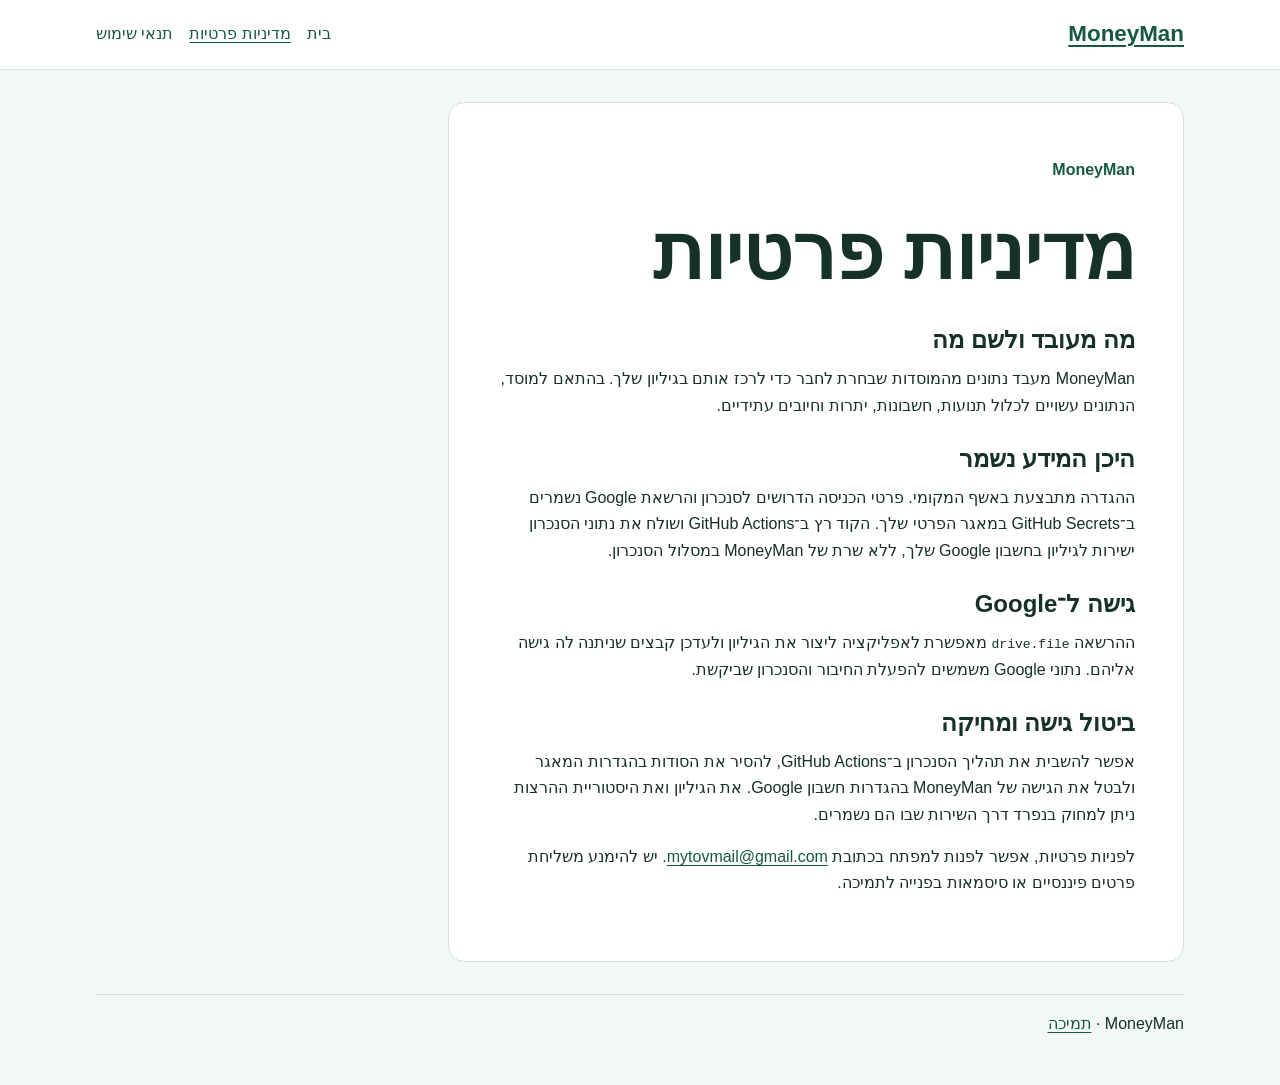
==== privacy.html @ dce478f9 "Add files via upload" ====
<!doctype html>
<html lang="he" dir="rtl">
<head><meta charset="utf-8"><meta name="viewport" content="width=device-width, initial-scale=1"><title>מדיניות פרטיות | MoneyMan</title><link rel="stylesheet" href="style.css"></head>
<body><a class="skip" href="#main">לתוכן הראשי</a><header><div class="wrap bar"><a class="brand" href="index.html" dir="ltr">MoneyMan</a><nav aria-label="ניווט ראשי"><a href="index.html">בית</a><a href="privacy.html" aria-current="page">מדיניות פרטיות</a><a href="terms.html">תנאי שימוש</a></nav></div></header>
<main id="main" class="wrap"><article><p class="tag">MoneyMan</p><h1>מדיניות פרטיות</h1><h2>מה מעובד ולשם מה</h2><p>MoneyMan מעבד נתונים מהמוסדות שבחרת לחבר כדי לרכז אותם בגיליון שלך. בהתאם למוסד, הנתונים עשויים לכלול תנועות, חשבונות, יתרות וחיובים עתידיים.</p><h2>היכן המידע נשמר</h2><p>ההגדרה מתבצעת באשף המקומי. פרטי הכניסה הדרושים לסנכרון והרשאת Google נשמרים ב־GitHub Secrets במאגר הפרטי שלך. הקוד רץ ב־GitHub Actions ושולח את נתוני הסנכרון ישירות לגיליון בחשבון Google שלך, ללא שרת של MoneyMan במסלול הסנכרון.</p><h2>גישה ל־Google</h2><p>ההרשאה <code dir="ltr">drive.file</code> מאפשרת לאפליקציה ליצור את הגיליון ולעדכן קבצים שניתנה לה גישה אליהם. נתוני Google משמשים להפעלת החיבור והסנכרון שביקשת.</p><h2>ביטול גישה ומחיקה</h2><p>אפשר להשבית את תהליך הסנכרון ב־GitHub Actions, להסיר את הסודות בהגדרות המאגר ולבטל את הגישה של MoneyMan בהגדרות חשבון Google. את הגיליון ואת היסטוריית ההרצות ניתן למחוק בנפרד דרך השירות שבו הם נשמרים.</p><p>לפניות פרטיות, אפשר לפנות למפתח בכתובת <a href="mailto:mytovmail@gmail.com"><bdi>mytovmail@gmail.com</bdi></a>. יש להימנע משליחת פרטים פיננסיים או סיסמאות בפנייה לתמיכה.</p></article></main>
<footer class="wrap"><bdi>MoneyMan</bdi> · <a href="mailto:mytovmail@gmail.com">תמיכה</a></footer></body></html>
---- style.css ----
:root { color-scheme: light; font-family: Arial, sans-serif; background: #f4f8f5; color: #16302a; line-height: 1.65; }
* { box-sizing: border-box; }
body { margin: 0; }
.wrap { width: min(68rem, calc(100% - 2rem)); margin-inline: auto; }
header { background: white; border-block-end: 1px solid #d2e1d9; }
.bar, nav { display: flex; align-items: center; flex-wrap: wrap; gap: 1rem; }
.bar { justify-content: space-between; padding-block: 1rem; }
a { color: #165943; text-underline-offset: .2em; }
a:focus-visible { outline: 3px solid #a55b00; outline-offset: 4px; }
.brand { font-size: 1.4rem; font-weight: 800; }
nav a { text-decoration: none; }
nav a:hover, nav [aria-current] { text-decoration: underline; }
.skip { position: absolute; inset-inline-start: 1rem; transform: translateY(-150%); background: white; padding: .5rem; }
.skip:focus { transform: none; }
.hero { margin-block: 2rem; padding: clamp(1.5rem, 6vw, 5rem); background: #dceee4; border-radius: 1.5rem; }
h1 { font-size: clamp(2.4rem, 7vw, 4.8rem); line-height: 1.08; margin-block: .35em; }
.hero p { max-width: 34rem; font-size: 1.15rem; }
.tag { font-weight: 700; color: #165943; }
.button { display: inline-block; background: #165943; color: white; border-radius: .55rem; padding: .55rem 1rem; }
.steps { display: grid; grid-template-columns: repeat(auto-fit, minmax(min(100%, 15rem), 1fr)); gap: 1rem; padding-inline-start: 1.5rem; }
.steps li, article { background: white; border: 1px solid #d2e1d9; border-radius: 1rem; padding: 1.25rem; }
article { max-width: 46rem; margin-block: 2rem; padding: clamp(1.25rem, 4vw, 3rem); }
article h2 { margin-block-end: 0; }
article p { margin-block-start: .4rem; }
footer { margin-block: 2rem; border-block-start: 1px solid #d2e1d9; padding-block: 1rem; }
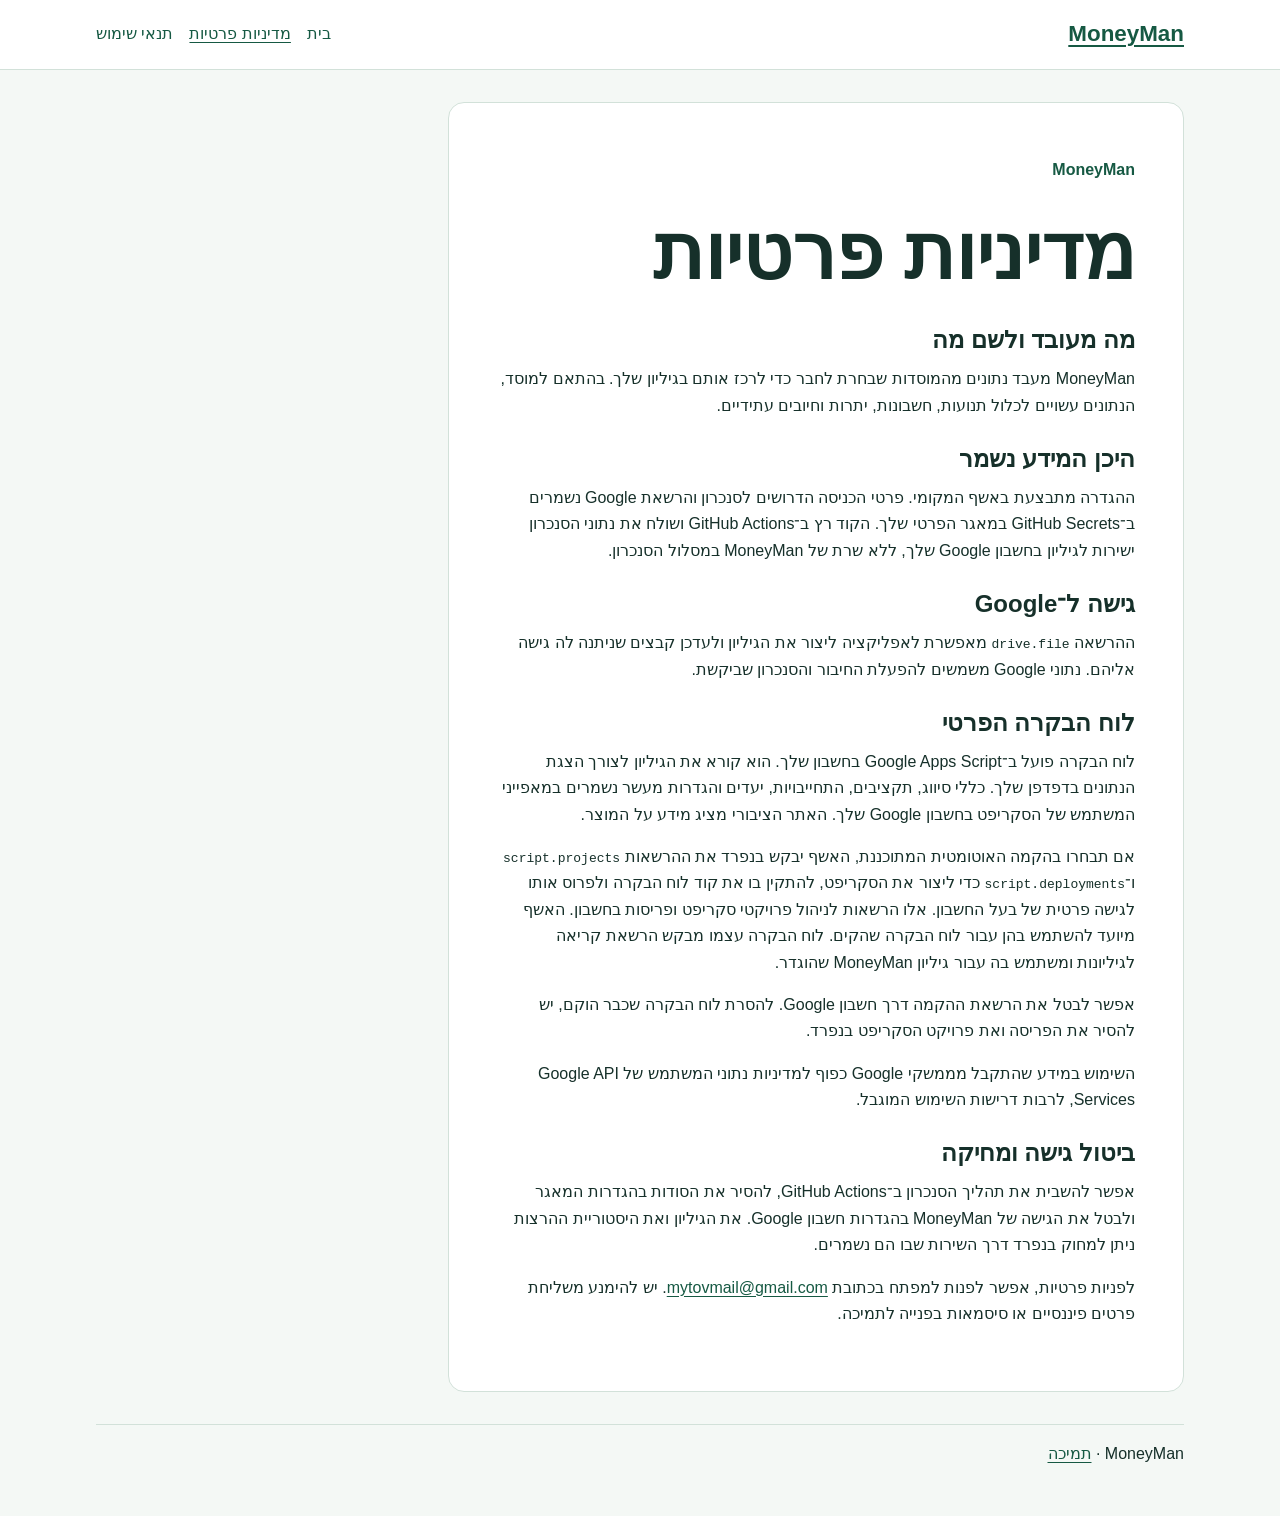
==== commit 33af6aa9: "Document private MoneyMan dashboard" ====
--- a/privacy.html
+++ b/privacy.html
@@ -2,5 +2,5 @@
 <html lang="he" dir="rtl">
 <head><meta charset="utf-8"><meta name="viewport" content="width=device-width, initial-scale=1"><title>מדיניות פרטיות | MoneyMan</title><link rel="stylesheet" href="style.css"></head>
 <body><a class="skip" href="#main">לתוכן הראשי</a><header><div class="wrap bar"><a class="brand" href="index.html" dir="ltr">MoneyMan</a><nav aria-label="ניווט ראשי"><a href="index.html">בית</a><a href="privacy.html" aria-current="page">מדיניות פרטיות</a><a href="terms.html">תנאי שימוש</a></nav></div></header>
-<main id="main" class="wrap"><article><p class="tag">MoneyMan</p><h1>מדיניות פרטיות</h1><h2>מה מעובד ולשם מה</h2><p>MoneyMan מעבד נתונים מהמוסדות שבחרת לחבר כדי לרכז אותם בגיליון שלך. בהתאם למוסד, הנתונים עשויים לכלול תנועות, חשבונות, יתרות וחיובים עתידיים.</p><h2>היכן המידע נשמר</h2><p>ההגדרה מתבצעת באשף המקומי. פרטי הכניסה הדרושים לסנכרון והרשאת Google נשמרים ב־GitHub Secrets במאגר הפרטי שלך. הקוד רץ ב־GitHub Actions ושולח את נתוני הסנכרון ישירות לגיליון בחשבון Google שלך, ללא שרת של MoneyMan במסלול הסנכרון.</p><h2>גישה ל־Google</h2><p>ההרשאה <code dir="ltr">drive.file</code> מאפשרת לאפליקציה ליצור את הגיליון ולעדכן קבצים שניתנה לה גישה אליהם. נתוני Google משמשים להפעלת החיבור והסנכרון שביקשת.</p><h2>ביטול גישה ומחיקה</h2><p>אפשר להשבית את תהליך הסנכרון ב־GitHub Actions, להסיר את הסודות בהגדרות המאגר ולבטל את הגישה של MoneyMan בהגדרות חשבון Google. את הגיליון ואת היסטוריית ההרצות ניתן למחוק בנפרד דרך השירות שבו הם נשמרים.</p><p>לפניות פרטיות, אפשר לפנות למפתח בכתובת <a href="mailto:mytovmail@gmail.com"><bdi>mytovmail@gmail.com</bdi></a>. יש להימנע משליחת פרטים פיננסיים או סיסמאות בפנייה לתמיכה.</p></article></main>
+<main id="main" class="wrap"><article><p class="tag">MoneyMan</p><h1>מדיניות פרטיות</h1><h2>מה מעובד ולשם מה</h2><p>MoneyMan מעבד נתונים מהמוסדות שבחרת לחבר כדי לרכז אותם בגיליון שלך. בהתאם למוסד, הנתונים עשויים לכלול תנועות, חשבונות, יתרות וחיובים עתידיים.</p><h2>היכן המידע נשמר</h2><p>ההגדרה מתבצעת באשף המקומי. פרטי הכניסה הדרושים לסנכרון והרשאת Google נשמרים ב־GitHub Secrets במאגר הפרטי שלך. הקוד רץ ב־GitHub Actions ושולח את נתוני הסנכרון ישירות לגיליון בחשבון Google שלך, ללא שרת של MoneyMan במסלול הסנכרון.</p><h2>גישה ל־Google</h2><p>ההרשאה <code dir="ltr">drive.file</code> מאפשרת לאפליקציה ליצור את הגיליון ולעדכן קבצים שניתנה לה גישה אליהם. נתוני Google משמשים להפעלת החיבור והסנכרון שביקשת.</p><h2>לוח הבקרה הפרטי</h2><p>לוח הבקרה פועל ב־Google Apps Script בחשבון שלך. הוא קורא את הגיליון לצורך הצגת הנתונים בדפדפן שלך. כללי סיווג, תקציבים, התחייבויות, יעדים והגדרות מעשר נשמרים במאפייני המשתמש של הסקריפט בחשבון Google שלך. האתר הציבורי מציג מידע על המוצר.</p><p>אם תבחרו בהקמה האוטומטית המתוכננת, האשף יבקש בנפרד את ההרשאות <code dir="ltr">script.projects</code> ו־<code dir="ltr">script.deployments</code> כדי ליצור את הסקריפט, להתקין בו את קוד לוח הבקרה ולפרוס אותו לגישה פרטית של בעל החשבון. אלו הרשאות לניהול פרויקטי סקריפט ופריסות בחשבון. האשף מיועד להשתמש בהן עבור לוח הבקרה שהקים. לוח הבקרה עצמו מבקש הרשאת קריאה לגיליונות ומשתמש בה עבור גיליון MoneyMan שהוגדר.</p><p>אפשר לבטל את הרשאת ההקמה דרך חשבון Google. להסרת לוח הבקרה שכבר הוקם, יש להסיר את הפריסה ואת פרויקט הסקריפט בנפרד.</p><p>השימוש במידע שהתקבל מממשקי Google כפוף למדיניות נתוני המשתמש של Google API Services, לרבות דרישות השימוש המוגבל.</p><h2>ביטול גישה ומחיקה</h2><p>אפשר להשבית את תהליך הסנכרון ב־GitHub Actions, להסיר את הסודות בהגדרות המאגר ולבטל את הגישה של MoneyMan בהגדרות חשבון Google. את הגיליון ואת היסטוריית ההרצות ניתן למחוק בנפרד דרך השירות שבו הם נשמרים.</p><p>לפניות פרטיות, אפשר לפנות למפתח בכתובת <a href="mailto:mytovmail@gmail.com"><bdi>mytovmail@gmail.com</bdi></a>. יש להימנע משליחת פרטים פיננסיים או סיסמאות בפנייה לתמיכה.</p></article></main>
 <footer class="wrap"><bdi>MoneyMan</bdi> · <a href="mailto:mytovmail@gmail.com">תמיכה</a></footer></body></html>
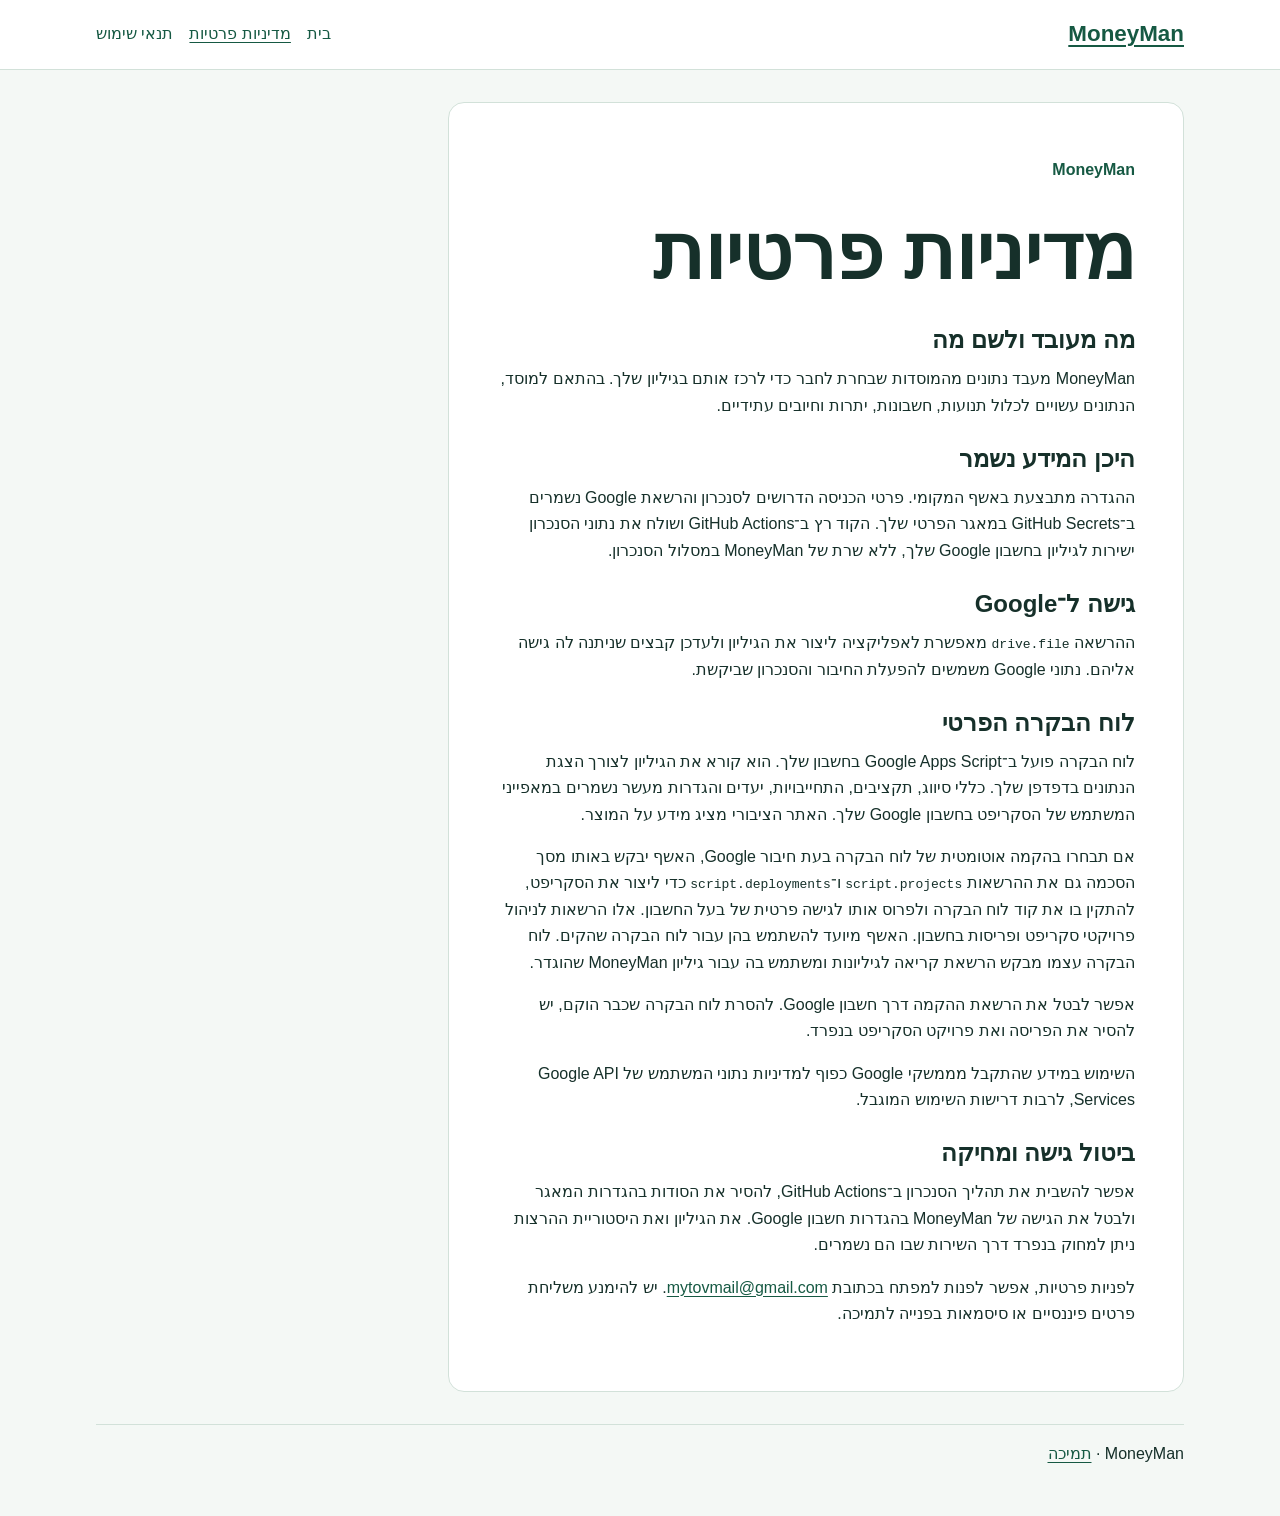
==== commit 866b8fcb: "Add files via upload" ====
--- a/privacy.html
+++ b/privacy.html
@@ -2,5 +2,5 @@
 <html lang="he" dir="rtl">
 <head><meta charset="utf-8"><meta name="viewport" content="width=device-width, initial-scale=1"><title>מדיניות פרטיות | MoneyMan</title><link rel="stylesheet" href="style.css"></head>
 <body><a class="skip" href="#main">לתוכן הראשי</a><header><div class="wrap bar"><a class="brand" href="index.html" dir="ltr">MoneyMan</a><nav aria-label="ניווט ראשי"><a href="index.html">בית</a><a href="privacy.html" aria-current="page">מדיניות פרטיות</a><a href="terms.html">תנאי שימוש</a></nav></div></header>
-<main id="main" class="wrap"><article><p class="tag">MoneyMan</p><h1>מדיניות פרטיות</h1><h2>מה מעובד ולשם מה</h2><p>MoneyMan מעבד נתונים מהמוסדות שבחרת לחבר כדי לרכז אותם בגיליון שלך. בהתאם למוסד, הנתונים עשויים לכלול תנועות, חשבונות, יתרות וחיובים עתידיים.</p><h2>היכן המידע נשמר</h2><p>ההגדרה מתבצעת באשף המקומי. פרטי הכניסה הדרושים לסנכרון והרשאת Google נשמרים ב־GitHub Secrets במאגר הפרטי שלך. הקוד רץ ב־GitHub Actions ושולח את נתוני הסנכרון ישירות לגיליון בחשבון Google שלך, ללא שרת של MoneyMan במסלול הסנכרון.</p><h2>גישה ל־Google</h2><p>ההרשאה <code dir="ltr">drive.file</code> מאפשרת לאפליקציה ליצור את הגיליון ולעדכן קבצים שניתנה לה גישה אליהם. נתוני Google משמשים להפעלת החיבור והסנכרון שביקשת.</p><h2>לוח הבקרה הפרטי</h2><p>לוח הבקרה פועל ב־Google Apps Script בחשבון שלך. הוא קורא את הגיליון לצורך הצגת הנתונים בדפדפן שלך. כללי סיווג, תקציבים, התחייבויות, יעדים והגדרות מעשר נשמרים במאפייני המשתמש של הסקריפט בחשבון Google שלך. האתר הציבורי מציג מידע על המוצר.</p><p>אם תבחרו בהקמה האוטומטית המתוכננת, האשף יבקש בנפרד את ההרשאות <code dir="ltr">script.projects</code> ו־<code dir="ltr">script.deployments</code> כדי ליצור את הסקריפט, להתקין בו את קוד לוח הבקרה ולפרוס אותו לגישה פרטית של בעל החשבון. אלו הרשאות לניהול פרויקטי סקריפט ופריסות בחשבון. האשף מיועד להשתמש בהן עבור לוח הבקרה שהקים. לוח הבקרה עצמו מבקש הרשאת קריאה לגיליונות ומשתמש בה עבור גיליון MoneyMan שהוגדר.</p><p>אפשר לבטל את הרשאת ההקמה דרך חשבון Google. להסרת לוח הבקרה שכבר הוקם, יש להסיר את הפריסה ואת פרויקט הסקריפט בנפרד.</p><p>השימוש במידע שהתקבל מממשקי Google כפוף למדיניות נתוני המשתמש של Google API Services, לרבות דרישות השימוש המוגבל.</p><h2>ביטול גישה ומחיקה</h2><p>אפשר להשבית את תהליך הסנכרון ב־GitHub Actions, להסיר את הסודות בהגדרות המאגר ולבטל את הגישה של MoneyMan בהגדרות חשבון Google. את הגיליון ואת היסטוריית ההרצות ניתן למחוק בנפרד דרך השירות שבו הם נשמרים.</p><p>לפניות פרטיות, אפשר לפנות למפתח בכתובת <a href="mailto:mytovmail@gmail.com"><bdi>mytovmail@gmail.com</bdi></a>. יש להימנע משליחת פרטים פיננסיים או סיסמאות בפנייה לתמיכה.</p></article></main>
-<footer class="wrap"><bdi>MoneyMan</bdi> · <a href="mailto:mytovmail@gmail.com">תמיכה</a></footer></body></html>
+<main id="main" class="wrap"><article><p class="tag">MoneyMan</p><h1>מדיניות פרטיות</h1><h2>מה מעובד ולשם מה</h2><p>MoneyMan מעבד נתונים מהמוסדות שבחרת לחבר כדי לרכז אותם בגיליון שלך. בהתאם למוסד, הנתונים עשויים לכלול תנועות, חשבונות, יתרות וחיובים עתידיים.</p><h2>היכן המידע נשמר</h2><p>ההגדרה מתבצעת באשף המקומי. פרטי הכניסה הדרושים לסנכרון והרשאת Google נשמרים ב־GitHub Secrets במאגר הפרטי שלך. הקוד רץ ב־GitHub Actions ושולח את נתוני הסנכרון ישירות לגיליון בחשבון Google שלך, ללא שרת של MoneyMan במסלול הסנכרון.</p><h2>גישה ל־Google</h2><p>ההרשאה <code dir="ltr">drive.file</code> מאפשרת לאפליקציה ליצור את הגיליון ולעדכן קבצים שניתנה לה גישה אליהם. נתוני Google משמשים להפעלת החיבור והסנכרון שביקשת.</p><h2>לוח הבקרה הפרטי</h2><p>לוח הבקרה פועל ב־Google Apps Script בחשבון שלך. הוא קורא את הגיליון לצורך הצגת הנתונים בדפדפן שלך. כללי סיווג, תקציבים, התחייבויות, יעדים והגדרות מעשר נשמרים במאפייני המשתמש של הסקריפט בחשבון Google שלך. האתר הציבורי מציג מידע על המוצר.</p><p>אם תבחרו בהקמה אוטומטית של לוח הבקרה בעת חיבור Google, האשף יבקש באותו מסך הסכמה גם את ההרשאות <code dir="ltr">script.projects</code> ו־<code dir="ltr">script.deployments</code> כדי ליצור את הסקריפט, להתקין בו את קוד לוח הבקרה ולפרוס אותו לגישה פרטית של בעל החשבון. אלו הרשאות לניהול פרויקטי סקריפט ופריסות בחשבון. האשף מיועד להשתמש בהן עבור לוח הבקרה שהקים. לוח הבקרה עצמו מבקש הרשאת קריאה לגיליונות ומשתמש בה עבור גיליון MoneyMan שהוגדר.</p><p>אפשר לבטל את הרשאת ההקמה דרך חשבון Google. להסרת לוח הבקרה שכבר הוקם, יש להסיר את הפריסה ואת פרויקט הסקריפט בנפרד.</p><p>השימוש במידע שהתקבל מממשקי Google כפוף למדיניות נתוני המשתמש של Google API Services, לרבות דרישות השימוש המוגבל.</p><h2>ביטול גישה ומחיקה</h2><p>אפשר להשבית את תהליך הסנכרון ב־GitHub Actions, להסיר את הסודות בהגדרות המאגר ולבטל את הגישה של MoneyMan בהגדרות חשבון Google. את הגיליון ואת היסטוריית ההרצות ניתן למחוק בנפרד דרך השירות שבו הם נשמרים.</p><p>לפניות פרטיות, אפשר לפנות למפתח בכתובת <a href="mailto:mytovmail@gmail.com"><bdi>mytovmail@gmail.com</bdi></a>. יש להימנע משליחת פרטים פיננסיים או סיסמאות בפנייה לתמיכה.</p></article></main>
+<footer class="wrap"><bdi>MoneyMan</bdi> · <a href="mailto:mytovmail@gmail.com">תמיכה</a></footer></body></html>
